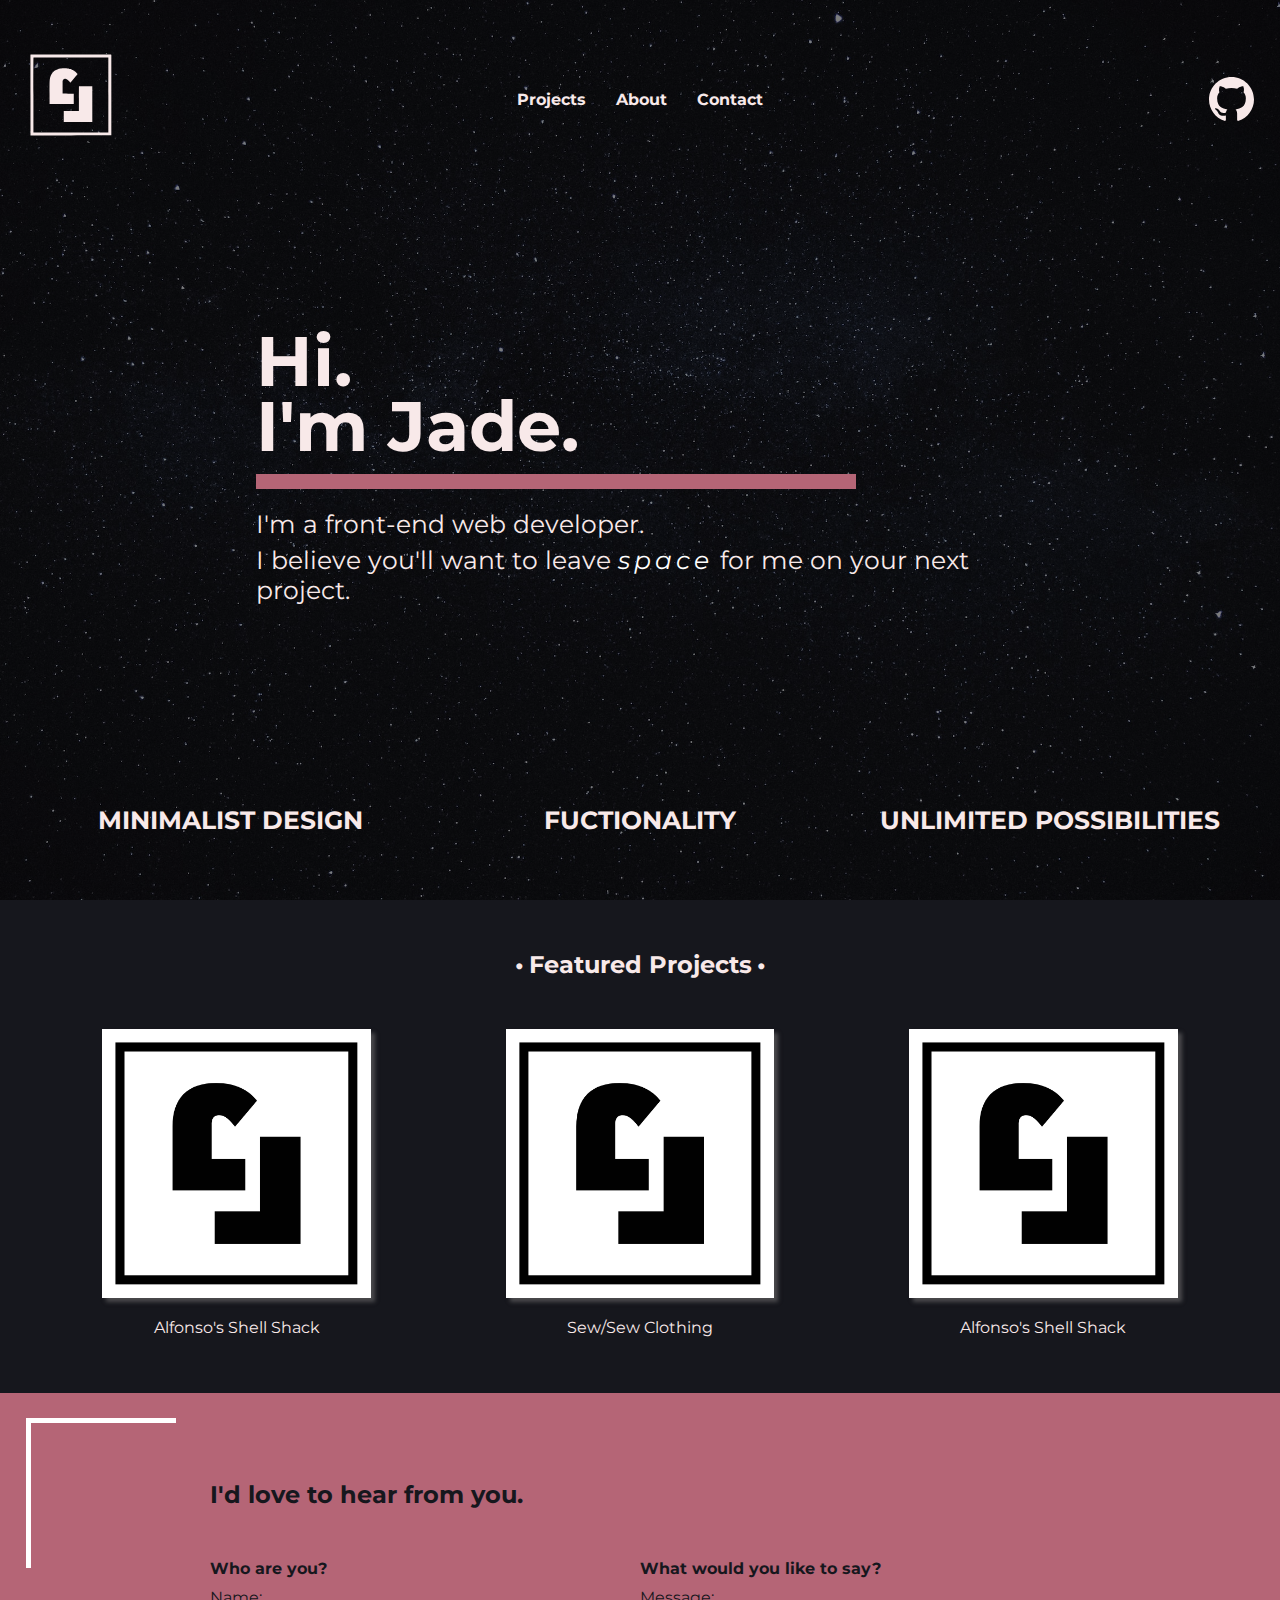
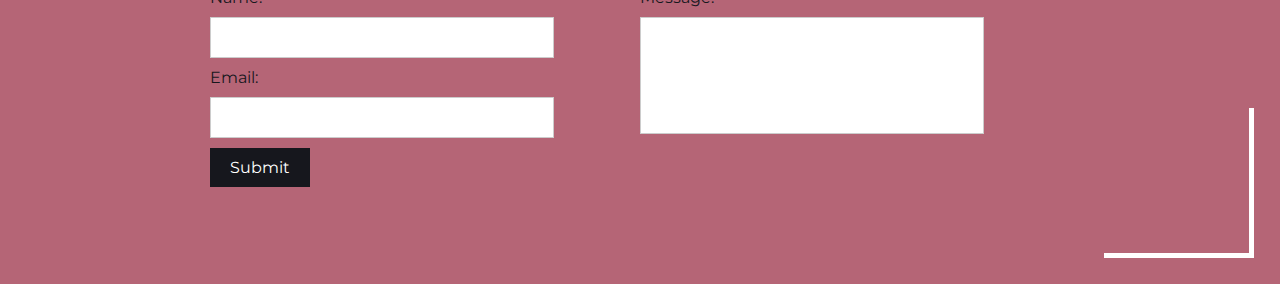
==== index.html @ 56a8b1e6 "projects, about pages" ====
<!DOCTYPE html>
<html lang="en">
    <head>
        <meta charset="UTF-8">
    <meta name ="author" content = "Hisui45">
    <meta name = "description" content = "landing page of portfolio">
    <meta name="viewport" content="width=device-width, intial-scale=1.0">
    <title>Jade Locke's Portfolio</title>
    <!-- <link rel="icon" href="img/sea-turtle.png" type="image/x-icon"> -->
    <link rel="stylesheet" href="main.css" type="text/css">
    </head>
    <body>
        <main>
            
            <section class="section-intro">

                <header>
                    <a href="index.html"> 
                        <img class="logo" src="img/logo/logo 2.svg"> 
                    </a>    
                    <nav>
                        <ul>
                            <li><a href="projects.html">Projects</a></li>
                            <li><a href="about.html">About</a></li>
                            <li><a href="#contact">Contact</a></li>
                        </ul>
                    </nav>
                    <div class="div-icon">
                        <a href="https://github.com/Hisui45"> 
                            <img class="icon" src="img/logo/github icon.svg"> 
                        </a>   
                    </div>
                    
                </header>
                
                <section class="index-intro"  id="intro">

                        <h1>Hi. 
                        <br> 
                        I'm Jade.</h1>
                        <hr>
                        <p>I'm a front-end web developer. </p> 
                        <!-- <br> 
                        When I'm designing, I embrace minimalistic styles and emphasize fuctionality. 
                        <br> 
                        But, the possibilities are unlimited and I'm always ready to explore. 
                        <br>
                        <br> -->
                        <a href="#features" class="intro-a">I believe you'll want to leave
                        <span class="span-space"><em>space</em></span>
                        for me on your next project.
                        </a>

                </section>

                <ol class="design-characteristics">

                    <li><strong>minimalist design</strong></li>

                    <li><strong>fuctionality</strong></span></li>

                    <li><strong>unlimited possibilities </strong></li>
                        
                        <!-- waiting to be <span class="span-uppercase">explored</span> </li> -->
                </ol>
                
            </section>
            
            <!-- -------features------ -->

            <section class="index-features" id="features">
                <h2><span class="dot">&#x2022;</span>Featured Projects<span class="dot">&#x2022;</span></h2>
                
                <a href="projects.html#1" class="featured-a">
                    <figure href="projects.html#1" class="features-figure">
                        <img src="img/logo/3.png" alt="">
                        <figcaption>Alfonso's Shell Shack</figcaption>
                    </figure>
                </a>
                
                <a href="projects.html#2" class="featured-a">
                <figure class="features-figure">
                    <img src="img/logo/3.png" alt="">
                    <figcaption>Sew/Sew Clothing</figcaption>
                </figure>
                </a>

                <a href="projects.html#3" class="featured-a">
                <figure class="features-figure">
                    <img src="img/logo/3.png" alt="">
                    <figcaption>Alfonso's Shell Shack</figcaption>
                </figure>
                </a>

            </section>

            <!-- -------contact-------- -->

            <section class="index-contact" id="contact">
                <div class="contact-div">
                    <div class="contact-div-2">
                        <h2>I'd love to hear from you.</h2>
                <form action="#" method="post">
                    <fieldset>
                      <legend>Who are you?</legend>
                      <label for="name">Name:</label>
                      <input type="text" id="name" name="name" required>
              
                      <label for="email">Email:</label>
                      <input type="email" id="email" name="email" required>
                    </fieldset>
              
                    <fieldset>
                      <legend>What would you like to say?</legend>
                      <label for="message">Message:</label>
                      <textarea id="message" name="message" rows="5" required></textarea>
                    </fieldset>
              
                    <input type="submit" value="Submit">
                  </form>
                    </div>
                    
                </div>
                
                   
            </section>
            
            
           
        </main>
        
        
    </body>
    <!-- <footer>
        <a href="https://github.com/Hisui45"> 
            <img class="icon" src="img/logo/github icon.svg"> 
  </footer> -->
</html>
---- main.css ----
@import url('https://fonts.googleapis.com/css2?family=Montserrat:ital,wght@0,100;0,200;0,300;0,400;0,500;0,600;0,700;0,800;0,900;1,100;1,200;1,300;1,400;1,500;1,600;1,700;1,800;1,900&display=swap');
/* RESET */
*{
    margin: 0;
    padding: 0;
    box-sizing: border-box;
}

html{
    scroll-behavior: smooth;
}

button, input, select, textarea{  
    font:inherit;
} 

img{
    display: block;
}

a{
    text-decoration: none;
    color: #F8E9E9;
}

body{
    font-family: 'Montserrat', sans-serif;
    background: #2D2D39;
    color: #F8E9E9;

}

/* index page  */

.section-intro{
    max-width: 100%;
    min-height: 100vh;

    display: flex;
    flex-direction: column;
    justify-content: space-around;

    background: #000000; 
    background: -webkit-radial-gradient(rgba(0, 0, 0, 0.5), rgba(0, 0, 0, 0.5))
    , url(img/cool-photos/kai-pilger-Ef6iL87-vOA-unsplash.jpg); 

    background: radial-gradient(rgba(0, 0, 0, 0.5), rgba(0, 0, 0, 0.5)),
    url(img/cool-photos/kai-pilger-Ef6iL87-vOA-unsplash.jpg);

    background-size: cover;
    background-position: center;

}

header{
    width: 100%;
    padding: 0px 2%;
    display: grid;
    grid-template-columns: repeat(3, 1fr);
}


.logo{
    width: 100px;    
}

nav{
    display: flex;
    justify-content: center;
    align-items: center;

}

header ul{
    list-style: none;
    display: flex;
   
}

header ul li{
    display: inline-block;
    margin-inline: 15px;
}

header ul li a{
    text-decoration: none;
    color: #F8E9E9;
    font-weight: 700;
    transition: margin 0.5s ease-in-out;
}
header ul li a:hover{
    position: relative;
    top: -5px;
    /* text-transform: uppercase; */
}


.div-icon{
    display: flex;
    justify-content: flex-end;
    align-items: center;
}

.icon{
    width: 45px;
    text-align: right;
}

.index-intro{
    display: flex;
    flex-direction: column;
    padding: 80px 20%;
}


.index-intro h1{
    font-size: 70px;
    line-height: 65px;
}

.index-intro p, .intro-a{
    font-size: 25px;
    margin-bottom: 6px;
    margin-right: 5%;
    transition: margin 0.5s ease-in-out;
    
}

.intro-a:hover{
    text-decoration: underline;
    text-underline-offset: 6px;
}
.span-space{
    letter-spacing: 4px;
    color: white;
}

hr{
    height:15px;
    width: 600px;
    border: 1px solid #B56576;
    background: #B56576;
    margin-top: 15px;
    margin-bottom: 20px;
}

.design-characteristics{
    padding: 15px 2%;
    width: 100%;

    display: flex;
    justify-content: space-around;
    
    font-size: 25px;
    margin-left: auto;
    margin-right: auto;
    text-align: center;

    list-style-position: inside;
    list-style-type:none;
    position: relative;

}

.design-characteristics li{
    flex-basis: 33%;
    text-transform: uppercase;
    /* text-decoration: underline 2px; */
    text-underline-offset: 6px;
    display: inline-block;
}

.design-characteristics li:hover{
    
    color: #433161;
}

.span-uppercase{
    text-transform: uppercase;
}

/* ----------- features ------------ */

.dot{
    margin-inline: 5px;
}

.index-features{
    /* min-height: 100vh; */
    padding: 50px 8%;
    text-align: center;
    display: flex;
    justify-content: space-between;
    flex-wrap: wrap;
    background: #16171d;
    
    /* border: 3px solid black; */
}

.index-features h2{
    flex-basis: 100%;
    margin-bottom: 50px;
}

.index-features a{
    flex-basis: 25%;
    width: 250px;
}

.features-figure img{
    width: 100%;
    box-shadow: 4px 4px 4px rgba(123, 120, 120, 0.522);
    cursor: pointer;
}

.features-figure:hover{
    position: relative;
    top: -5px;
}

.features-figure figcaption{
    padding: 2%;
    margin-top: 15px;
}

/* ---------- contact ------------- */

.index-contact{
    padding: 2%;
    background: #B56576;
    color: #16171d;   
    
}

.contact-div-2{
    padding: 5% 15%;
}

.contact-div, .contact-div-2 {
    position: relative;
    margin-left: auto;
    margin-right: auto;
}

.contact-div::before, .contact-div::after {
    content: "";
    position: absolute;
    background-color: #fff;
  }
  
.contact-div::before {
    height: 150px;
    width: 5px;
}
  
.contact-div::after {
    bottom: 0px;
    right: 0px;
    height: 150px;
    width: 5px;
}

.contact-div-2::before, .contact-div-2::after {
  content: "";
  position: absolute;
  background-color: #fff;
}

.contact-div-2::before {
  top: 0;
  left: 0;
  height: 5px;
  width: 150px;
}

.contact-div-2::after {
  bottom: 0;
  right: 0;
  height: 5px;
  width: 150px;
}
  

.index-contact form{
    margin-top: 50px;
    width: 100%;
    display: flex;
    flex-wrap: wrap;
}

.index-contact fieldset{
    flex-basis: 50%;
    border: none;
}

.index-contact label, .index-contact input, .index-contact textarea {
  display: block;
  width: 80%;
  margin-bottom: 10px;
  resize: none;
}

.index-contact input[type="text"], .index-contact input[type="email"], .index-contact textarea {
  padding: 10px;
  border: 1px solid #ccc;
  font-size: 16px;
}

.index-contact input[type="submit"] {
    width: auto;
    cursor: pointer;
    padding: 10px 20px;
    background-color: #16171d;
    color: white;
    border: none;
    font-size: 16px;
  }

  .index-contact input[type="submit"]:hover {
    background-color: #2D2D39;
  }

.index-contact form legend {
    font-weight: bold;
    margin-bottom: 10px;
  }


  /* ----------- projects ------------- */
  .header{
    padding: 26px 2%;
    background: #16171d;
  }

  .header-logo{
    width:75px;
  }

  .projects{
    padding: 50px 5%;
    width: 100%;
    background: #2D2D39;
    color: #F8E9E9;
    display: flex;
    flex-direction: column;
    justify-content: space-between;
    flex-wrap: wrap;
  }

.main-h1{
    flex-basis: 100%;
    text-decoration: underline 5px;
    text-decoration-color: #B56576;
    text-underline-offset: 8px;
    margin-bottom: 15px;
}

.project{
    margin-top: 60px;
}

.project h2{
    margin-top: 25px;
    margin-bottom: 25px;
}

.projects-figure{
    margin-right: 15px;
    display: flex;
}

.projects-figure a{
    min-width: 300px;
    /* cursor: pointer; */
    /* transition: margin 0.5s ease-in-out; */
}

.projects-figure img{
    width: 100%;
    /* transition: margin 0.5s ease-in-out; */
}

.projects-figure img:hover{
    position: relative;
    top: -5px;
}

.projects-figure figcaption{
    /* padding: 2%; */
    /* max-width: 700px; */
    margin-left: 35px;
}

.tech-ul{
    margin-left: 10%;
}

.tech-ul h3{
    margin-bottom: 10px;
}

.tech-ul li{
    list-style-position: inside;
    list-style-type: square;
}


/* ----------------about--------------- */

.about{
    padding: 50px 5%;
    width: 100%;

}

.about-header{
    margin-bottom: 50px;
}
.link{
    text-decoration: underline;
}
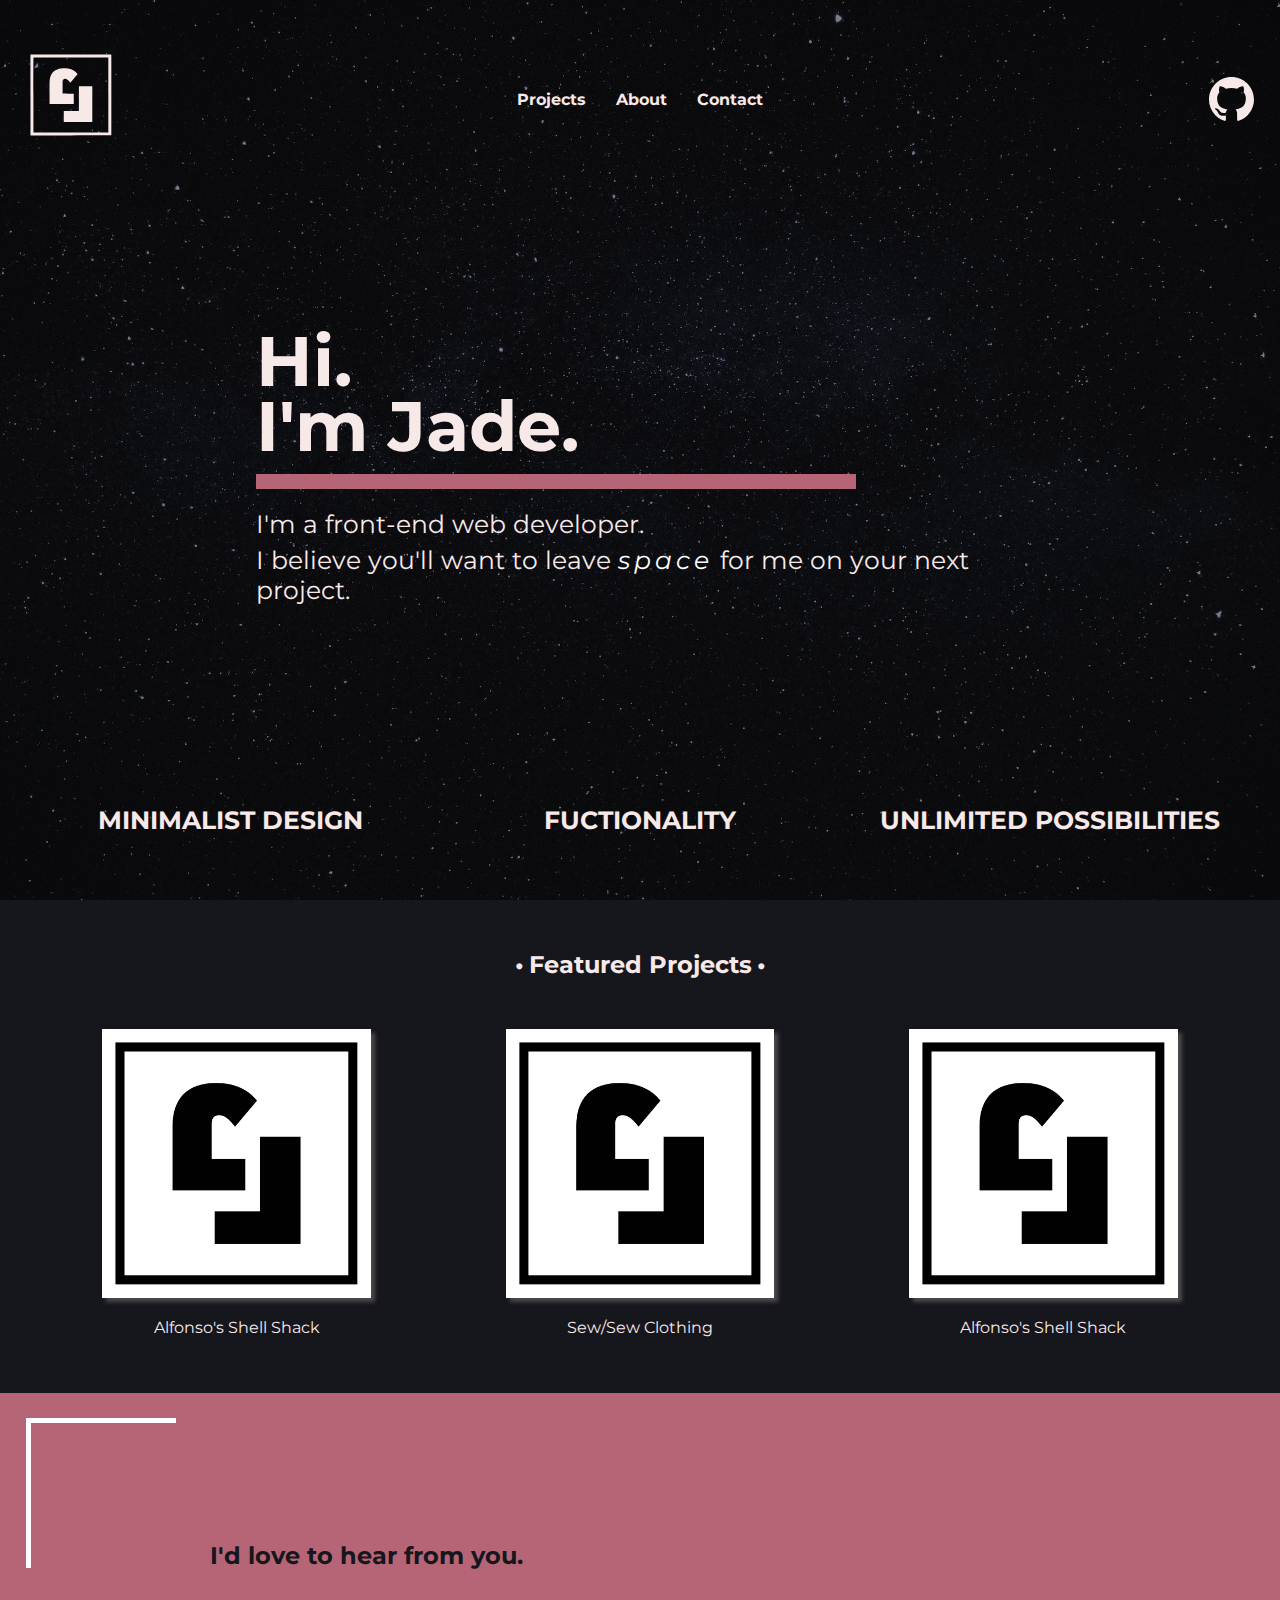
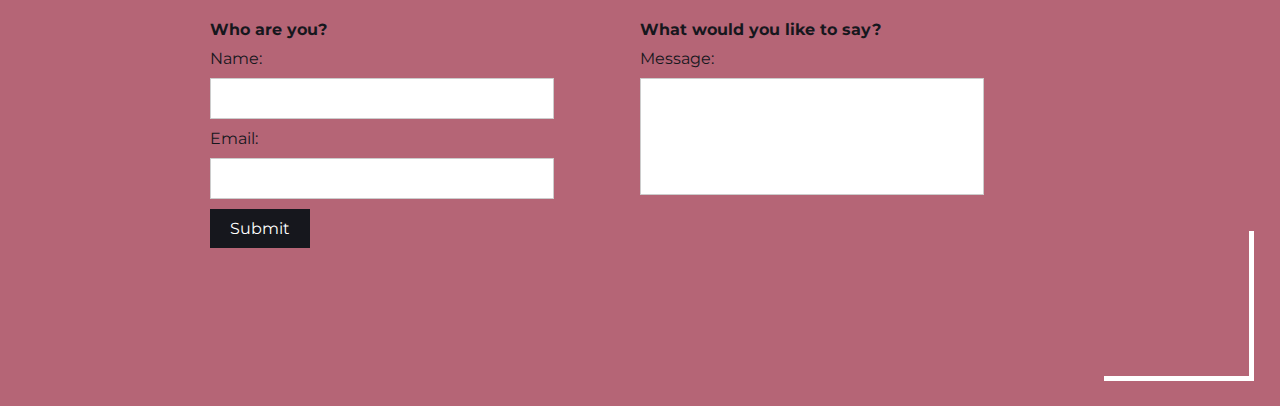
==== commit 26911b95: "about page" ====
--- a/index.html
+++ b/index.html
@@ -6,7 +6,7 @@
     <meta name = "description" content = "landing page of portfolio">
     <meta name="viewport" content="width=device-width, intial-scale=1.0">
     <title>Jade Locke's Portfolio</title>
-    <!-- <link rel="icon" href="img/sea-turtle.png" type="image/x-icon"> -->
+    <link rel="icon" href="img/logo/logo 1.svg" type="image/x-icon">
     <link rel="stylesheet" href="main.css" type="text/css">
     </head>
     <body>
--- a/main.css
+++ b/main.css
@@ -233,7 +233,7 @@
 }
 
 .contact-div-2{
-    padding: 5% 15%;
+    padding: 10% 15%;
 }
 
 .contact-div, .contact-div-2 {
@@ -408,14 +408,51 @@
 /* ----------------about--------------- */
 
 .about{
-    padding: 50px 5%;
-    width: 100%;
-
-}
-
+    /* padding: 50px 15% 50px 8%; */
+    padding: 50PX 15%;
+    width: 100%;
+    
+}
+
+.about ol{
+    font-size: 20px;
+    margin-left: 3%;
+    list-style-position: inside;
+}
+
+.profile-pic{
+    margin: 0% 0% 2% 5%;
+    /* margin-bottom: 2%; */
+    max-width: 400px;
+    /* min-height:525px; */
+}
+
+.blue-pic{
+    margin: 0% 5% 2% 0%;
+    max-width: 450px;
+}
+
+.right{
+    float: right;
+}
+
+.left{
+    float: left;
+}
 .about-header{
     margin-bottom: 50px;
 }
+
+.about p{
+    font-size: 20px;
+    line-height:30px
+}
+
+.emphasis{
+    color: #B56576;
+    font-weight: 600;
+}
+
 .link{
     text-decoration: underline;
 }
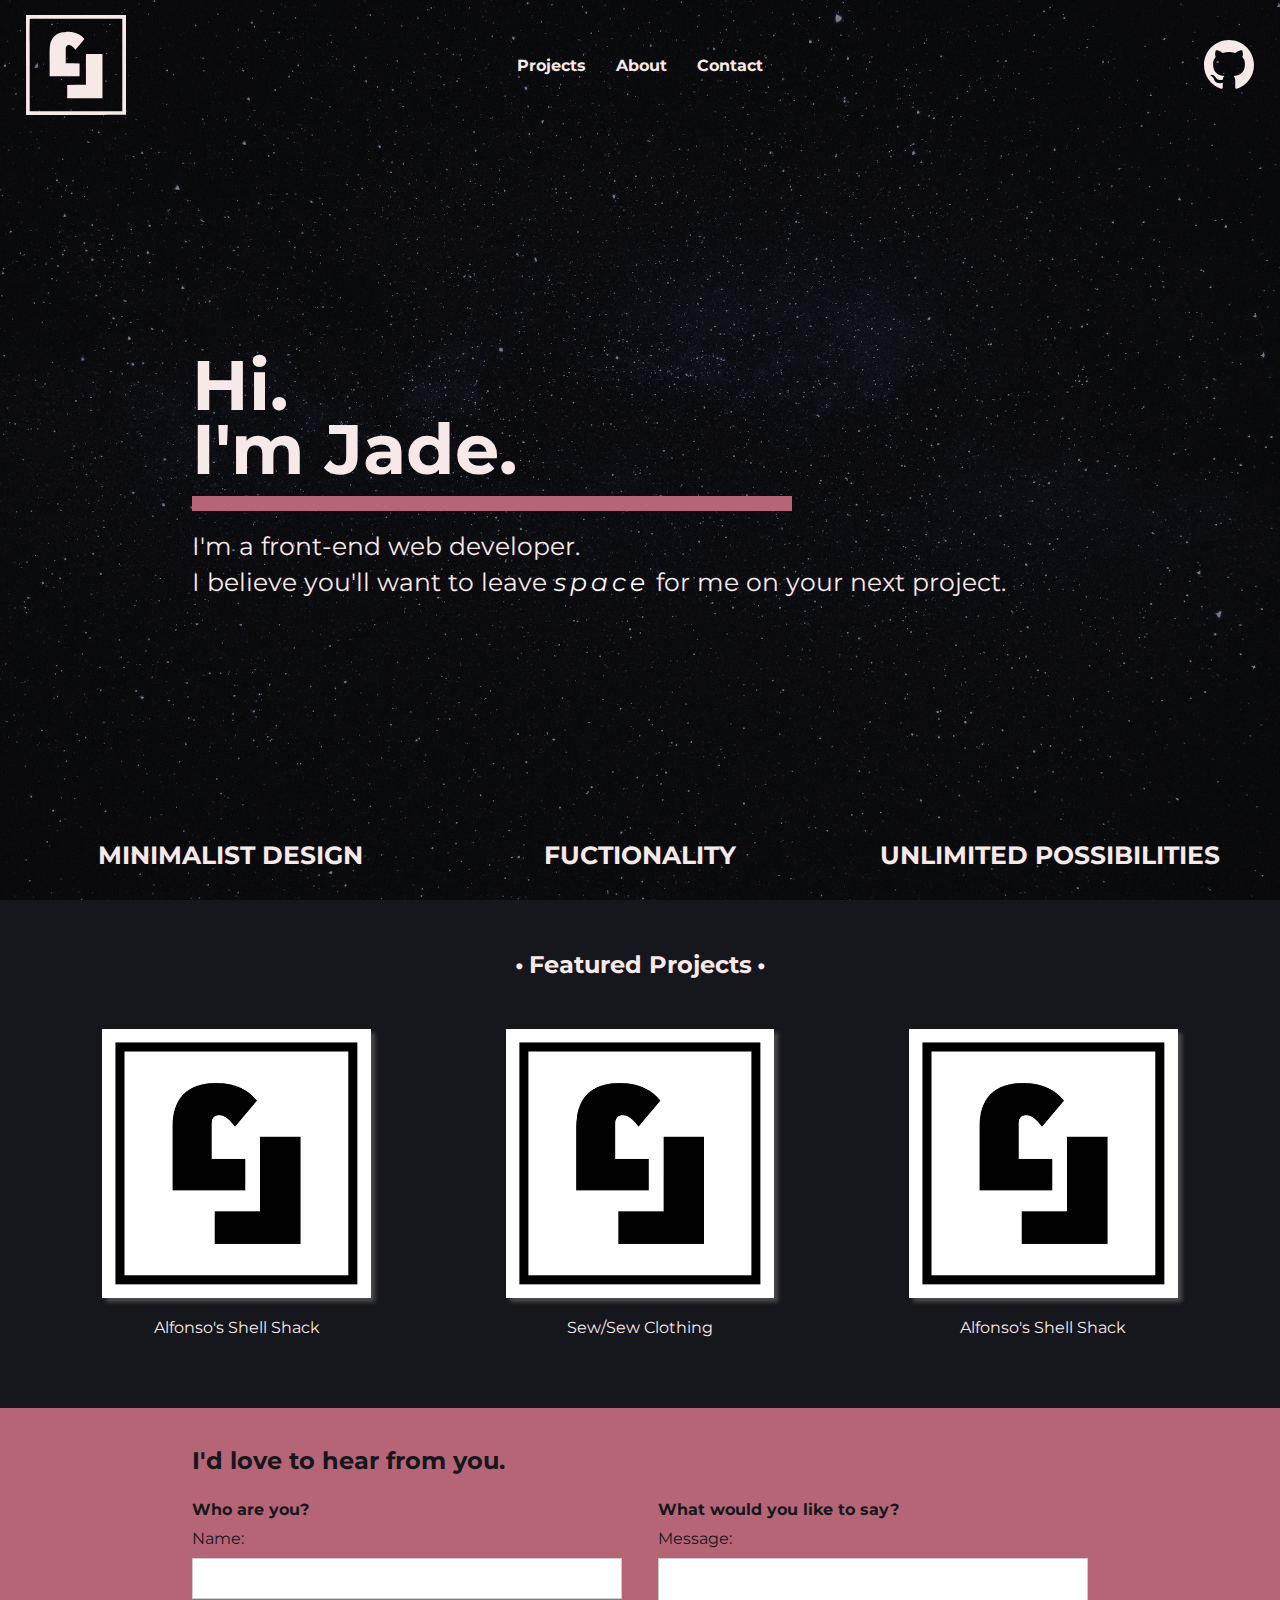
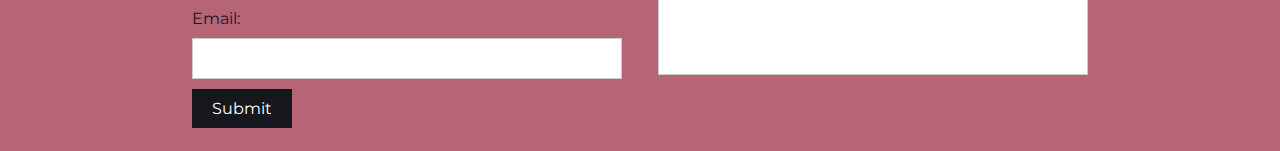
==== commit fec6f3b5: "responsive changes" ====
--- a/index.html
+++ b/index.html
@@ -2,12 +2,13 @@
 <html lang="en">
     <head>
         <meta charset="UTF-8">
-    <meta name ="author" content = "Hisui45">
-    <meta name = "description" content = "landing page of portfolio">
-    <meta name="viewport" content="width=device-width, intial-scale=1.0">
-    <title>Jade Locke's Portfolio</title>
-    <link rel="icon" href="img/logo/logo 1.svg" type="image/x-icon">
-    <link rel="stylesheet" href="main.css" type="text/css">
+        <meta name ="author" content = "Hisui45">
+        <meta name = "description" content = "landing page of portfolio">
+        <meta name="viewport" content="width=device-width, intial-scale=1.0">
+        <title>Home</title>
+        <link rel="icon" href="img/logo/logo 1.svg" type="image/x-icon">
+        <link rel="stylesheet" href="main.css" type="text/css">
+
     </head>
     <body>
         <main>
@@ -16,36 +17,44 @@
 
                 <header>
                     <a href="index.html"> 
-                        <img class="logo" src="img/logo/logo 2.svg"> 
+                        <img class="logo" src="img/logo/logo 2-cropped.svg"> 
                     </a>    
-                    <nav>
+                    <nav class="header-nav">
                         <ul>
                             <li><a href="projects.html">Projects</a></li>
                             <li><a href="about.html">About</a></li>
-                            <li><a href="#contact">Contact</a></li>
+                            <li><a href="contact.html">Contact</a></li>
                         </ul>
                     </nav>
                     <div class="div-icon">
+                        <img class="icon menu" src="img/logo/menu-icon.svg"> 
                         <a href="https://github.com/Hisui45"> 
-                            <img class="icon" src="img/logo/github icon.svg"> 
+                            <img class="icon github" src="img/logo/github icon.svg"> 
                         </a>   
                     </div>
+
+                    
                     
                 </header>
+
+                <nav class="menu-nav" id="menu">
+                    <ul>
+                        <li><a href="projects.html">Projects</a></li>
+                        <hr class="menu-divider">
+                        <li><a href="about.html">About</a></li>
+                        <hr class="menu-divider">
+                        <li><a href="contact.html">Contact</a></li>
+                    </ul>
+                </nav>
                 
                 <section class="index-intro"  id="intro">
 
                         <h1>Hi. 
                         <br> 
                         I'm Jade.</h1>
-                        <hr>
+                        <hr class="divider">
                         <p>I'm a front-end web developer. </p> 
-                        <!-- <br> 
-                        When I'm designing, I embrace minimalistic styles and emphasize fuctionality. 
-                        <br> 
-                        But, the possibilities are unlimited and I'm always ready to explore. 
-                        <br>
-                        <br> -->
+
                         <a href="#features" class="intro-a">I believe you'll want to leave
                         <span class="span-space"><em>space</em></span>
                         for me on your next project.
@@ -60,8 +69,7 @@
                     <li><strong>fuctionality</strong></span></li>
 
                     <li><strong>unlimited possibilities </strong></li>
-                        
-                        <!-- waiting to be <span class="span-uppercase">explored</span> </li> -->
+                    
                 </ol>
                 
             </section>
@@ -97,8 +105,8 @@
             <!-- -------contact-------- -->
 
             <section class="index-contact" id="contact">
-                <div class="contact-div">
-                    <div class="contact-div-2">
+                <!-- <div class="contact-div">
+                    <div class="contact-div-2"> -->
                         <h2>I'd love to hear from you.</h2>
                 <form action="#" method="post">
                     <fieldset>
@@ -112,15 +120,15 @@
               
                     <fieldset>
                       <legend>What would you like to say?</legend>
-                      <label for="message">Message:</label>
+                      <label class="message" for="message">Message:</label>
                       <textarea id="message" name="message" rows="5" required></textarea>
                     </fieldset>
               
                     <input type="submit" value="Submit">
                   </form>
-                    </div>
+                    <!-- </div>
                     
-                </div>
+                </div> -->
                 
                    
             </section>
@@ -131,6 +139,11 @@
         
         
     </body>
+
+    <script>
+        var menu = document.getElementById('menu');
+        menu.style.maxHeight = "0px";
+    </script>
     <!-- <footer>
         <a href="https://github.com/Hisui45"> 
             <img class="icon" src="img/logo/github icon.svg"> 
--- a/main.css
+++ b/main.css
@@ -38,7 +38,7 @@
 
     display: flex;
     flex-direction: column;
-    justify-content: space-around;
+    justify-content: space-between;
 
     background: #000000; 
     background: -webkit-radial-gradient(rgba(0, 0, 0, 0.5), rgba(0, 0, 0, 0.5))
@@ -54,72 +54,156 @@
 
 header{
     width: 100%;
-    padding: 0px 2%;
+    padding: 15px 4% 0px 4%;
     display: grid;
     grid-template-columns: repeat(3, 1fr);
 }
 
 
 .logo{
-    width: 100px;    
-}
-
-nav{
-    display: flex;
+    width: 70px;    
+}
+
+@media screen and (min-width:768px){
+    header{
+        width: 100%;
+        padding: 15px 2%;
+        display: grid;
+        grid-template-columns: repeat(3, 1fr);
+    }
+
+    .logo{
+        width: 100px;    
+    }
+    
+}
+
+
+.header-nav{
+    display: none;
     justify-content: center;
     align-items: center;
 
 }
 
+.menu-nav{
+    display: flex;
+    width: 100%;
+    background: #2D2D39;
+    
+}
+
+@media screen and (min-width:768px){
+    .header-nav{
+        display: flex;
+    }
+
+    .menu-nav{
+        display: none;
+    }
+
+
+}
+
 header ul{
     list-style: none;
-    display: flex;
+    
    
 }
 
-header ul li{
+.header-nav ul{
+    display: flex;
+
+}
+
+.header-nav ul li{
     display: inline-block;
     margin-inline: 15px;
 }
 
-header ul li a{
+.header-nav ul li a{
     text-decoration: none;
     color: #F8E9E9;
     font-weight: 700;
     transition: margin 0.5s ease-in-out;
-}
+    padding-bottom: 25px;
+}
+
 header ul li a:hover{
     position: relative;
     top: -5px;
     /* text-transform: uppercase; */
 }
 
+.menu-nav ul {
+    width: 100%;
+}
+
+.menu-nav ul li{
+    padding: 5px 4%;
+    text-align: right;
+
+}
+
+.menu-divider{
+    background: #2D2D39;
+    border-color: #2D2D39;
+}
 
 .div-icon{
+    grid-column: 3/4;
     display: flex;
     justify-content: flex-end;
     align-items: center;
 }
 
 .icon{
-    width: 45px;
+    width: 50px;
     text-align: right;
 }
 
+.github{
+    display: none;
+}
+
 .index-intro{
     display: flex;
     flex-direction: column;
-    padding: 80px 20%;
+    padding: 40px 8%;
+}
+
+@media screen and (min-width:768px){
+    .index-intro{
+        padding: 80px 15%;
+    }
+
+    .github{
+        display: block;
+    }
+
+    .menu{
+        display: none;
+    }
+}
+
+@media screen and (min-width:1440px){
+    .index-intro{
+        padding: 80px 20%;
+    }
+
+
 }
 
 
 .index-intro h1{
-    font-size: 70px;
-    line-height: 65px;
+    /* font-size: 70px; */
+    font-size: 4.38em;
+    line-height: 4rem;
 }
 
 .index-intro p, .intro-a{
-    font-size: 25px;
+    /* font-size: 25px; */
+    font-size: 1.57em;
     margin-bottom: 6px;
     margin-right: 5%;
     transition: margin 0.5s ease-in-out;
@@ -135,23 +219,38 @@
     color: white;
 }
 
-hr{
+.divider{
     height:15px;
-    width: 600px;
+    width: 100%;
+    max-width: 540px;
     border: 1px solid #B56576;
     background: #B56576;
     margin-top: 15px;
     margin-bottom: 20px;
 }
 
+@media screen and (min-width:1024px){
+    .divider{
+        max-width: 600px;
+        width:100%;
+    }
+}
+
+
+hr{
+    background: #F8E9E9;
+}
+
 .design-characteristics{
     padding: 15px 2%;
     width: 100%;
 
     display: flex;
     justify-content: space-around;
-    
-    font-size: 25px;
+    flex-direction: column;
+    
+    /* font-size: 25px; */
+    font-size: 1.57em;
     margin-left: auto;
     margin-right: auto;
     text-align: center;
@@ -162,9 +261,19 @@
 
 }
 
+@media screen and (min-width:768px){
+    .design-characteristics{
+
+        flex-direction: row;
+
+    
+    }
+}
+
 .design-characteristics li{
     flex-basis: 33%;
     text-transform: uppercase;
+    margin-bottom: 15px;
     /* text-decoration: underline 2px; */
     text-underline-offset: 6px;
     display: inline-block;
@@ -178,6 +287,14 @@
 .span-uppercase{
     text-transform: uppercase;
 }
+
+
+/* ---------------menu----------------- */
+
+
+
+
+
 
 /* ----------- features ------------ */
 
@@ -190,12 +307,15 @@
     padding: 50px 8%;
     text-align: center;
     display: flex;
-    justify-content: space-between;
+    flex-direction: column;
+    align-items: center;
+
     flex-wrap: wrap;
     background: #16171d;
     
     /* border: 3px solid black; */
 }
+
 
 .index-features h2{
     flex-basis: 100%;
@@ -203,9 +323,25 @@
 }
 
 .index-features a{
-    flex-basis: 25%;
+    flex-basis: 100%;
     width: 250px;
-}
+    margin-bottom: 15px;
+}
+
+@media screen and (min-width:768px){
+    .index-features{
+        flex-direction: row;
+        justify-content: space-between;
+        align-items: start;
+       
+    }
+
+    .index-features a{
+        flex-basis: 25%;
+    }
+    
+}
+
 
 .features-figure img{
     width: 100%;
@@ -223,17 +359,101 @@
     margin-top: 15px;
 }
 
-/* ---------- contact ------------- */
+/* ---------- index-contact ------------- */
 
 .index-contact{
-    padding: 2%;
+    padding: 10% 10% 1% 10%;
     background: #B56576;
-    color: #16171d;   
-    
-}
-
-.contact-div-2{
-    padding: 10% 15%;
+    color: #16171d;      
+}
+  
+.index-contact form{
+    margin-top: 25px;
+    justify-content: space-between;
+}
+
+ form{
+    width: 100%;
+    display: flex;
+    flex-direction: column;
+    flex-wrap: wrap;
+}
+
+ fieldset{
+    flex-basis: 50%;
+    border: none;
+}
+
+@media screen and (min-width:768px) {
+
+    .index-contact{
+        padding: 3% 15% 1% 15%;  
+    }
+
+    form{
+        flex-direction: row;
+    }
+
+    fieldset{
+        flex-basis: 48%;
+    }
+
+    label, input,  textarea {
+        /* width: 80%; */
+      }
+    
+    
+}
+
+@media screen and (min-width:1440px) {
+
+    .index-contact{
+        padding: 3% 20% 1% 20%;  
+    }
+
+    
+}
+
+label, input,  textarea {
+  display: block;
+  width: 100%;
+  margin-bottom: 10px;
+  resize: none;
+}
+
+.index-contact textarea{
+    display: inline;
+}
+
+.message{
+    /* max-width: 25px; */
+    display: inline-block;
+}
+ input[type="text"],  input[type="email"], textarea {
+  padding: 10px;
+  border: 1px solid #ccc;
+}
+
+ input[type="submit"] {
+    width: auto;
+    cursor: pointer;
+    padding: 10px 20px;
+    background-color: #16171d;
+    color: white;
+    border: none;
+  }
+
+ input[type="submit"]:hover {
+    background-color: #2D2D39;
+  }
+
+form legend {
+    font-weight: bold;
+    margin-bottom: 10px;
+  }
+
+  /* .contact-div-2{
+    padding: 1% 15% 0px 15%;
 }
 
 .contact-div, .contact-div-2 {
@@ -278,57 +498,12 @@
   right: 0;
   height: 5px;
   width: 150px;
-}
-  
-
-.index-contact form{
-    margin-top: 50px;
-    width: 100%;
-    display: flex;
-    flex-wrap: wrap;
-}
-
-.index-contact fieldset{
-    flex-basis: 50%;
-    border: none;
-}
-
-.index-contact label, .index-contact input, .index-contact textarea {
-  display: block;
-  width: 80%;
-  margin-bottom: 10px;
-  resize: none;
-}
-
-.index-contact input[type="text"], .index-contact input[type="email"], .index-contact textarea {
-  padding: 10px;
-  border: 1px solid #ccc;
-  font-size: 16px;
-}
-
-.index-contact input[type="submit"] {
-    width: auto;
-    cursor: pointer;
-    padding: 10px 20px;
-    background-color: #16171d;
-    color: white;
-    border: none;
-    font-size: 16px;
-  }
-
-  .index-contact input[type="submit"]:hover {
-    background-color: #2D2D39;
-  }
-
-.index-contact form legend {
-    font-weight: bold;
-    margin-bottom: 10px;
-  }
+} */
 
 
   /* ----------- projects ------------- */
   .header{
-    padding: 26px 2%;
+    padding: 26px 5%;
     background: #16171d;
   }
 
@@ -336,8 +511,9 @@
     width:75px;
   }
 
+
   .projects{
-    padding: 50px 5%;
+    padding: 50px 8%;
     width: 100%;
     background: #2D2D39;
     color: #F8E9E9;
@@ -346,6 +522,7 @@
     justify-content: space-between;
     flex-wrap: wrap;
   }
+
 
 .main-h1{
     flex-basis: 100%;
@@ -356,29 +533,35 @@
 }
 
 .project{
-    margin-top: 60px;
-}
-
-.project h2{
     margin-top: 25px;
     margin-bottom: 25px;
 }
 
+.project h2{
+    margin-top: 45px;
+    margin-bottom: 25px;
+}
+
 .projects-figure{
-    margin-right: 15px;
-    display: flex;
+    display: flex;
+    flex-wrap: wrap;
+    
 }
 
 .projects-figure a{
-    min-width: 300px;
-    /* cursor: pointer; */
-    /* transition: margin 0.5s ease-in-out; */
-}
+    max-width: 360px;
+    margin-bottom: 15px;
+    flex-basis: 100%;
+    transition: margin 0.5s ease-in-out;
+}
+
 
 .projects-figure img{
     width: 100%;
-    /* transition: margin 0.5s ease-in-out; */
-}
+    transition: margin 0.5s ease-in-out;
+}
+
+
 
 .projects-figure img:hover{
     position: relative;
@@ -386,20 +569,64 @@
 }
 
 .projects-figure figcaption{
-    /* padding: 2%; */
-    /* max-width: 700px; */
-    margin-left: 35px;
+    flex-basis: 100%;
+    margin-bottom: 15px;
 }
 
 .tech-ul{
-    margin-left: 10%;
-}
+    flex-basis: 100%;
+}
+
+
+@media screen and (min-width:768px) {
+
+    .projects-figure{
+        justify-content: space-between;
+    }
+    .projects-figure a{
+        flex-basis: 30%;
+    }
+    
+    .projects-figure figcaption{
+        flex-basis: 65%;
+    }
+
+    .tech-ul{
+        flex-basis: 0%;
+        
+    }
+  
+}
+
+@media screen and (min-width:1440px) {
+
+    .projects-figure{
+        justify-content: space-between;
+    }
+
+    .projects-figure a{
+        flex-basis: 25%;
+    }
+    
+    .projects-figure figcaption{
+        flex-basis: 55%;
+    }
+
+    .tech-ul{
+        flex-basis: 15%;
+        
+    }
+  
+}
+
 
 .tech-ul h3{
     margin-bottom: 10px;
 }
 
+
 .tech-ul li{
+    text-indent: 20px;
     list-style-position: inside;
     list-style-type: square;
 }
@@ -409,43 +636,51 @@
 
 .about{
     /* padding: 50px 15% 50px 8%; */
-    padding: 50PX 15%;
-    width: 100%;
-    
-}
-
-.about ol{
-    font-size: 20px;
-    margin-left: 3%;
-    list-style-position: inside;
+    padding: 50px 8%;
+    width: 100%;
+    
+}
+
+.about h1{
+    margin-bottom: 50px;
 }
 
 .profile-pic{
-    margin: 0% 0% 2% 5%;
-    /* margin-bottom: 2%; */
-    max-width: 400px;
-    /* min-height:525px; */
+    width: 100%;
+    margin-bottom: 25px;
+    max-width: 358px;
+}
+
+@media screen and (min-width:768px) {
+    .profile-pic{
+        float: right;
+        margin-inline: 2%;
+    }
+
+}
+
+@media screen and (min-width:1440px) {
+    .about{
+        padding: 50px 15%;
+        
+    }
+
 }
 
 .blue-pic{
-    margin: 0% 5% 2% 0%;
-    max-width: 450px;
-}
-
-.right{
-    float: right;
-}
-
-.left{
-    float: left;
-}
+    width: 100%;
+    margin: 15px 0%;
+    max-width: 646px;
+}
+
 .about-header{
-    margin-bottom: 50px;
+    margin-bottom: 15px;
 }
 
 .about p{
-    font-size: 20px;
-    line-height:30px
+    margin: 15px 0;
+    line-height:30px;
+    min-width:267px;
 }
 
 .emphasis{
@@ -457,3 +692,98 @@
     text-decoration: underline;
 }
 
+
+/* ----------------contact-------------- */
+
+.contact-intro{
+    max-width: 100%;
+    min-height: 100vh;
+    /* display: flex;
+    flex-direction: column; */
+    /* justify-content: space-around; */
+
+    background: #000000; 
+    background: -webkit-radial-gradient(rgba(0, 0, 0, 0.5), rgba(0, 0, 0, 0.5))
+    , url(img/cool-photos/ryan-hutton-Jztmx9yqjBw-unsplash.jpg); 
+
+    background: radial-gradient(rgba(0, 0, 0, 0.5), rgba(0, 0, 0, 0.5)),
+    url(img/cool-photos/ryan-hutton-Jztmx9yqjBw-unsplash.jpg);
+
+    background-size: cover;
+    background-position: center;
+
+}
+
+.section-contact{
+    padding: 40px 8%;
+}
+
+.section-contact h1{
+    /* font-size: 50px; */
+    font-size: 3.13em;
+    margin-bottom: 15px;
+
+}
+
+.disappear{
+    position: absolute;
+    left:-10000000000px;
+}
+
+.section-contact input[type="text"], .section-contact input[type="email"],
+.section-contact textarea
+{
+    background: transparent;
+    border-radius: 5px;
+    border-width: 2px;
+    color: white;
+}
+
+@media screen and (min-width:768px) {
+    .section-contact{
+        padding: 80px 13%;
+    }
+
+    .section-contact input[type="text"], .section-contact input[type="email"],
+    .section-contact textarea{
+    width: 85%;
+}
+}
+
+@media screen and (min-width:1440px) {
+    .section-contact{
+        padding: 80px 20%;
+    }
+
+    .section-contact input[type="text"], .section-contact input[type="email"],
+    .section-contact textarea{
+    width: 85%;
+}
+}
+
+
+.section-contact input[type="submit"]{
+    background: #433161;
+}
+
+.section-contact input[type="submit"]:hover{
+    background: #3f2962;
+}
+
+
+
+.section-contact input[type="text"]:empty:not(){
+    background: transparent;
+}
+
+.section-contact form{
+    margin-top: 25px;
+    justify-content: space-between;
+}
+
+.section-contact input:-webkit-autofill,
+.section-contact input:-webkit-autofill:hover, 
+.section-contact input:-webkit-autofill:focus, 
+.section-contact input:-webkit-autofill:active{
+    -webkit-box-shadow: 0 0 0 30px rgba(92, 21, 178, 0.185) inset !important;
+}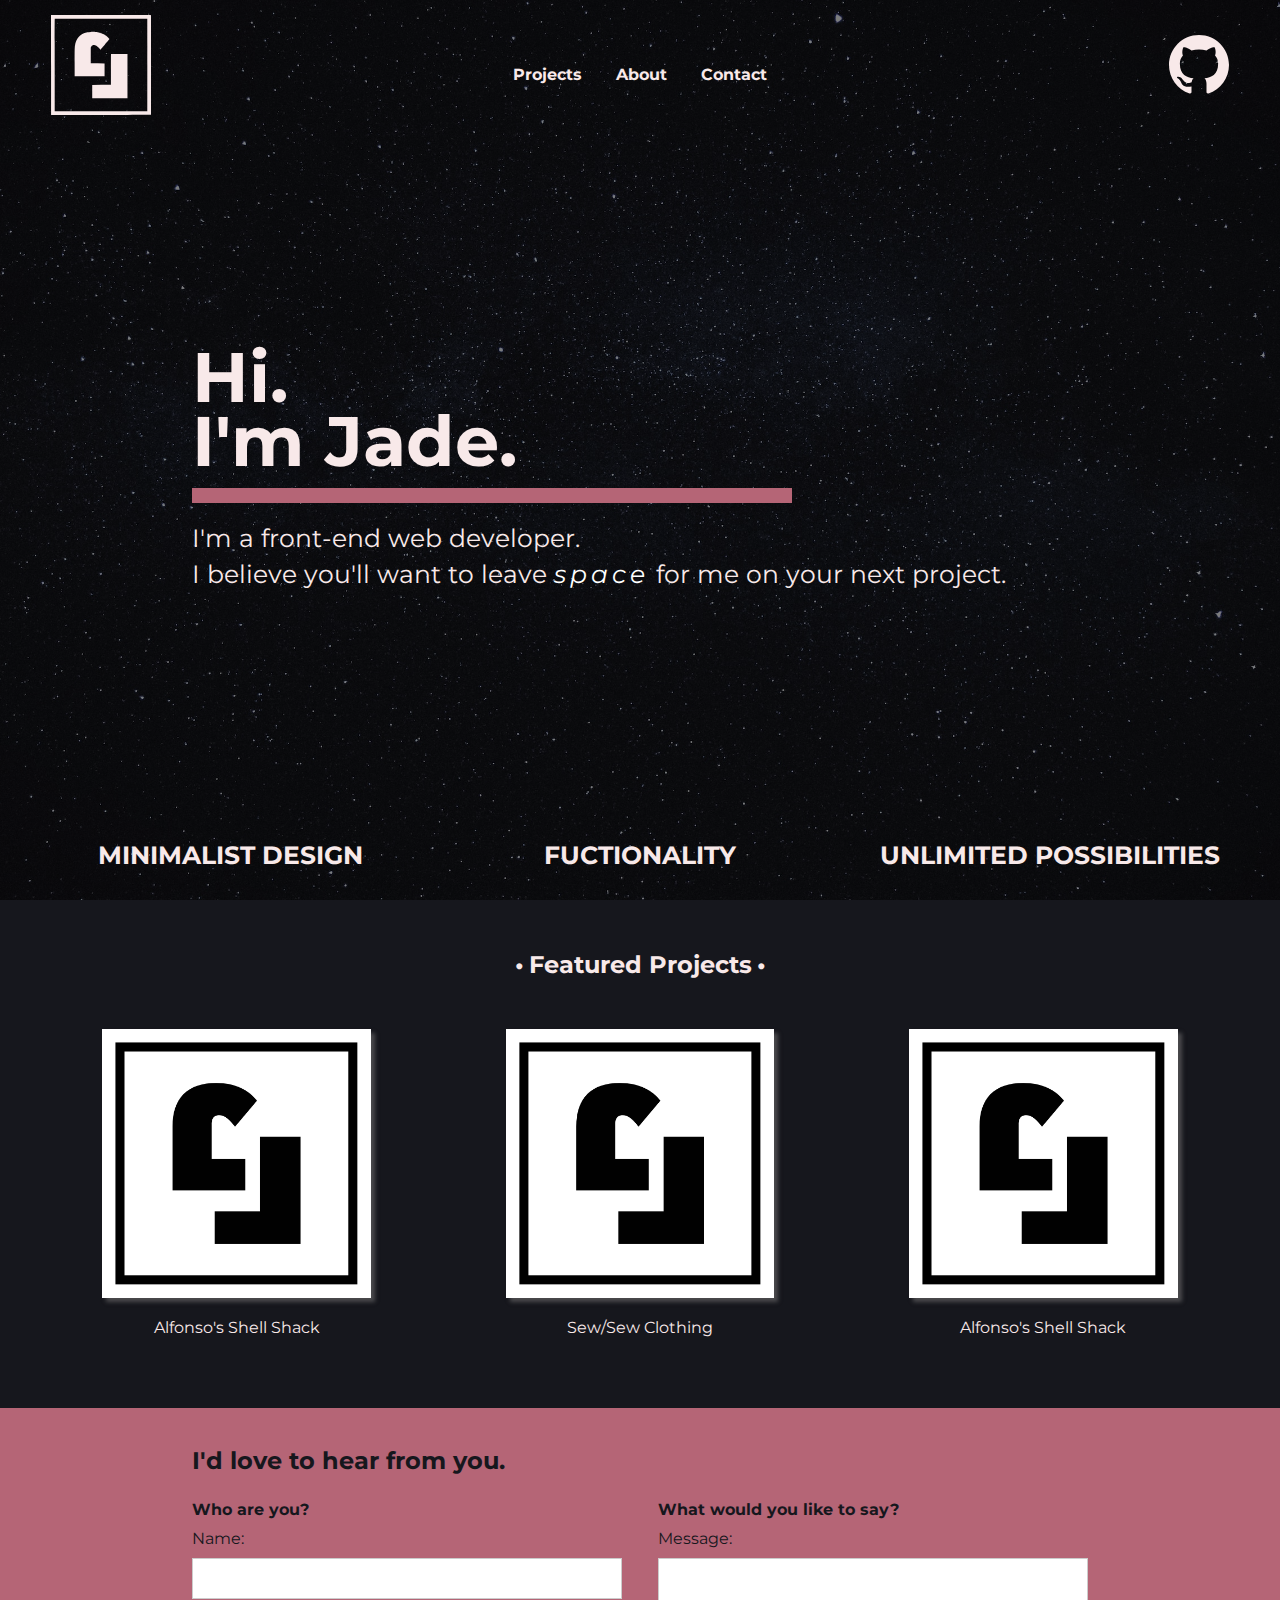
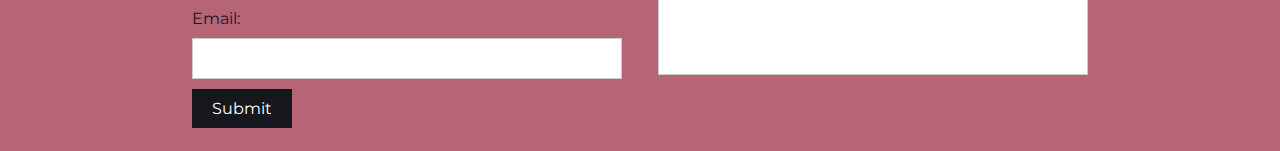
==== commit 2e632444: "menutoggle, more responsive additions" ====
--- a/index.html
+++ b/index.html
@@ -19,15 +19,15 @@
                     <a href="index.html"> 
                         <img class="logo" src="img/logo/logo 2-cropped.svg"> 
                     </a>    
-                    <nav class="header-nav">
-                        <ul>
+                    <nav>
+                        <ul id="menuItems">
                             <li><a href="projects.html">Projects</a></li>
                             <li><a href="about.html">About</a></li>
                             <li><a href="contact.html">Contact</a></li>
                         </ul>
                     </nav>
                     <div class="div-icon">
-                        <img class="icon menu" src="img/logo/menu-icon.svg"> 
+                        <img class="menu-icon" src="img/logo/menu-icon.svg" onclick="menutoggle()"> 
                         <a href="https://github.com/Hisui45"> 
                             <img class="icon github" src="img/logo/github icon.svg"> 
                         </a>   
@@ -37,7 +37,7 @@
                     
                 </header>
 
-                <nav class="menu-nav" id="menu">
+                <!-- <nav class="menu-nav" id="menu">
                     <ul>
                         <li><a href="projects.html">Projects</a></li>
                         <hr class="menu-divider">
@@ -45,7 +45,7 @@
                         <hr class="menu-divider">
                         <li><a href="contact.html">Contact</a></li>
                     </ul>
-                </nav>
+                </nav> -->
                 
                 <section class="index-intro"  id="intro">
 
@@ -141,8 +141,19 @@
     </body>
 
     <script>
-        var menu = document.getElementById('menu');
+        var menu = document.getElementById('menuItems');
         menu.style.maxHeight = "0px";
+
+        function menutoggle(){
+
+            if(menu.style.maxHeight == "0px"){
+
+                menu.style.maxHeight = "200px"
+
+            }else{
+                menu.style.maxHeight = "0px"
+            }
+        }
     </script>
     <!-- <footer>
         <a href="https://github.com/Hisui45"> 
--- a/main.css
+++ b/main.css
@@ -56,72 +56,43 @@
     width: 100%;
     padding: 15px 4% 0px 4%;
     display: grid;
-    grid-template-columns: repeat(3, 1fr);
-}
-
+    grid-template-columns: 0.5fr 1fr 0.5fr;
+}
 
 .logo{
-    width: 70px;    
-}
-
-@media screen and (min-width:768px){
-    header{
-        width: 100%;
-        padding: 15px 2%;
-        display: grid;
-        grid-template-columns: repeat(3, 1fr);
-    }
-
-    .logo{
-        width: 100px;    
-    }
-    
-}
-
-
-.header-nav{
-    display: none;
+    width: 100px;    
+}
+
+header nav{
+    display: flex;
     justify-content: center;
-    align-items: center;
-
-}
-
-.menu-nav{
-    display: flex;
-    width: 100%;
-    background: #2D2D39;
-    
-}
-
-@media screen and (min-width:768px){
-    .header-nav{
-        display: flex;
-    }
-
-    .menu-nav{
-        display: none;
-    }
-
-
-}
-
-header ul{
-    list-style: none;
-    
-   
-}
-
-.header-nav ul{
-    display: flex;
-
-}
-
-.header-nav ul li{
+    align-items: center;  
+}
+
+header ul li{
     display: inline-block;
     margin-inline: 15px;
 }
 
-.header-nav ul li a{
+.github{
+    width: 60px;
+    display: block;
+}
+
+.menu-icon{
+    text-align: right;
+    display: none;
+    width: 60px;
+}
+
+.div-icon{
+    grid-column: 3/4;
+    display: flex;
+    justify-content: flex-end;
+    align-items: center;
+}
+
+header ul li a{
     text-decoration: none;
     color: #F8E9E9;
     font-weight: 700;
@@ -135,36 +106,94 @@
     /* text-transform: uppercase; */
 }
 
-.menu-nav ul {
-    width: 100%;
-}
-
-.menu-nav ul li{
-    padding: 5px 4%;
-    text-align: right;
-
-}
-
-.menu-divider{
-    background: #2D2D39;
-    border-color: #2D2D39;
-}
-
-.div-icon{
-    grid-column: 3/4;
-    display: flex;
-    justify-content: flex-end;
-    align-items: center;
-}
-
-.icon{
-    width: 50px;
-    text-align: right;
-}
-
-.github{
-    display: none;
-}
+@media only screen and (max-width:425px){
+    header{
+        padding: 8px 2% 0px 2%;
+    }
+
+    nav ul{
+        position: absolute;
+        top: 65px;
+        left:0px;
+        width: 100%;
+        background: #2D2D39;
+        overflow: hidden;
+        transition: max-height 0.8s;
+    } 
+
+
+    .logo{
+        width: 50px;    
+    }
+
+    .menu-icon{
+        width:48px;
+    }
+
+}
+
+
+@media only screen and (max-width:425px){
+
+    nav ul{
+        position: absolute;
+        top: 65px;
+        left:0px;
+
+    } 
+
+
+}
+
+
+@media only screen and (min-width:425px) and (max-width:645px){
+
+    nav ul{
+        position: absolute;
+        top: 125px;
+
+    } 
+
+
+}
+
+
+
+@media only screen and (max-width:645px){
+
+
+    nav ul{
+        width: 100%;
+        background: #2D2D39;
+        overflow: hidden;
+        transition: max-height 0.8s;
+    } 
+
+    header ul li{
+        margin-top: 10px;
+        margin-bottom: 10px;
+        text-align: right;
+        display: block;
+    }
+
+
+    .menu-icon{
+        display: block;
+        cursor: pointer;
+    }
+    
+    .github{
+        display: none;
+    }
+
+    header ul li a:hover{
+        
+        top: 0px;
+        color: #d6baba;
+    }
+
+}
+
 
 .index-intro{
     display: flex;
@@ -177,13 +206,7 @@
         padding: 80px 15%;
     }
 
-    .github{
-        display: block;
-    }
-
-    .menu{
-        display: none;
-    }
+
 }
 
 @media screen and (min-width:1440px){
@@ -503,9 +526,56 @@
 
   /* ----------- projects ------------- */
   .header{
-    padding: 26px 5%;
+    padding: 26px 6%;
     background: #16171d;
   }
+
+  @media only screen and (max-width:425px){
+
+    .header nav ul{
+        position: absolute;
+        top: 80px;
+        left:0px;
+
+    } 
+
+
+}
+
+
+@media only screen and (min-width:425px) and (max-width:645px){
+
+    .header nav ul{
+        position: absolute;
+        top: 150px;
+    } 
+
+
+}
+
+
+
+  @media only screen and (max-width:645px){
+
+
+
+    .header nav ul{
+        padding: 0px 3%;
+        width: 100%;
+        background: #2D2D39;
+    }
+
+}
+
+@media only screen and (max-width:425px){
+
+    .header{
+        padding: 15px 3%;
+    }
+
+}
+
+
 
   .header-logo{
     width:75px;
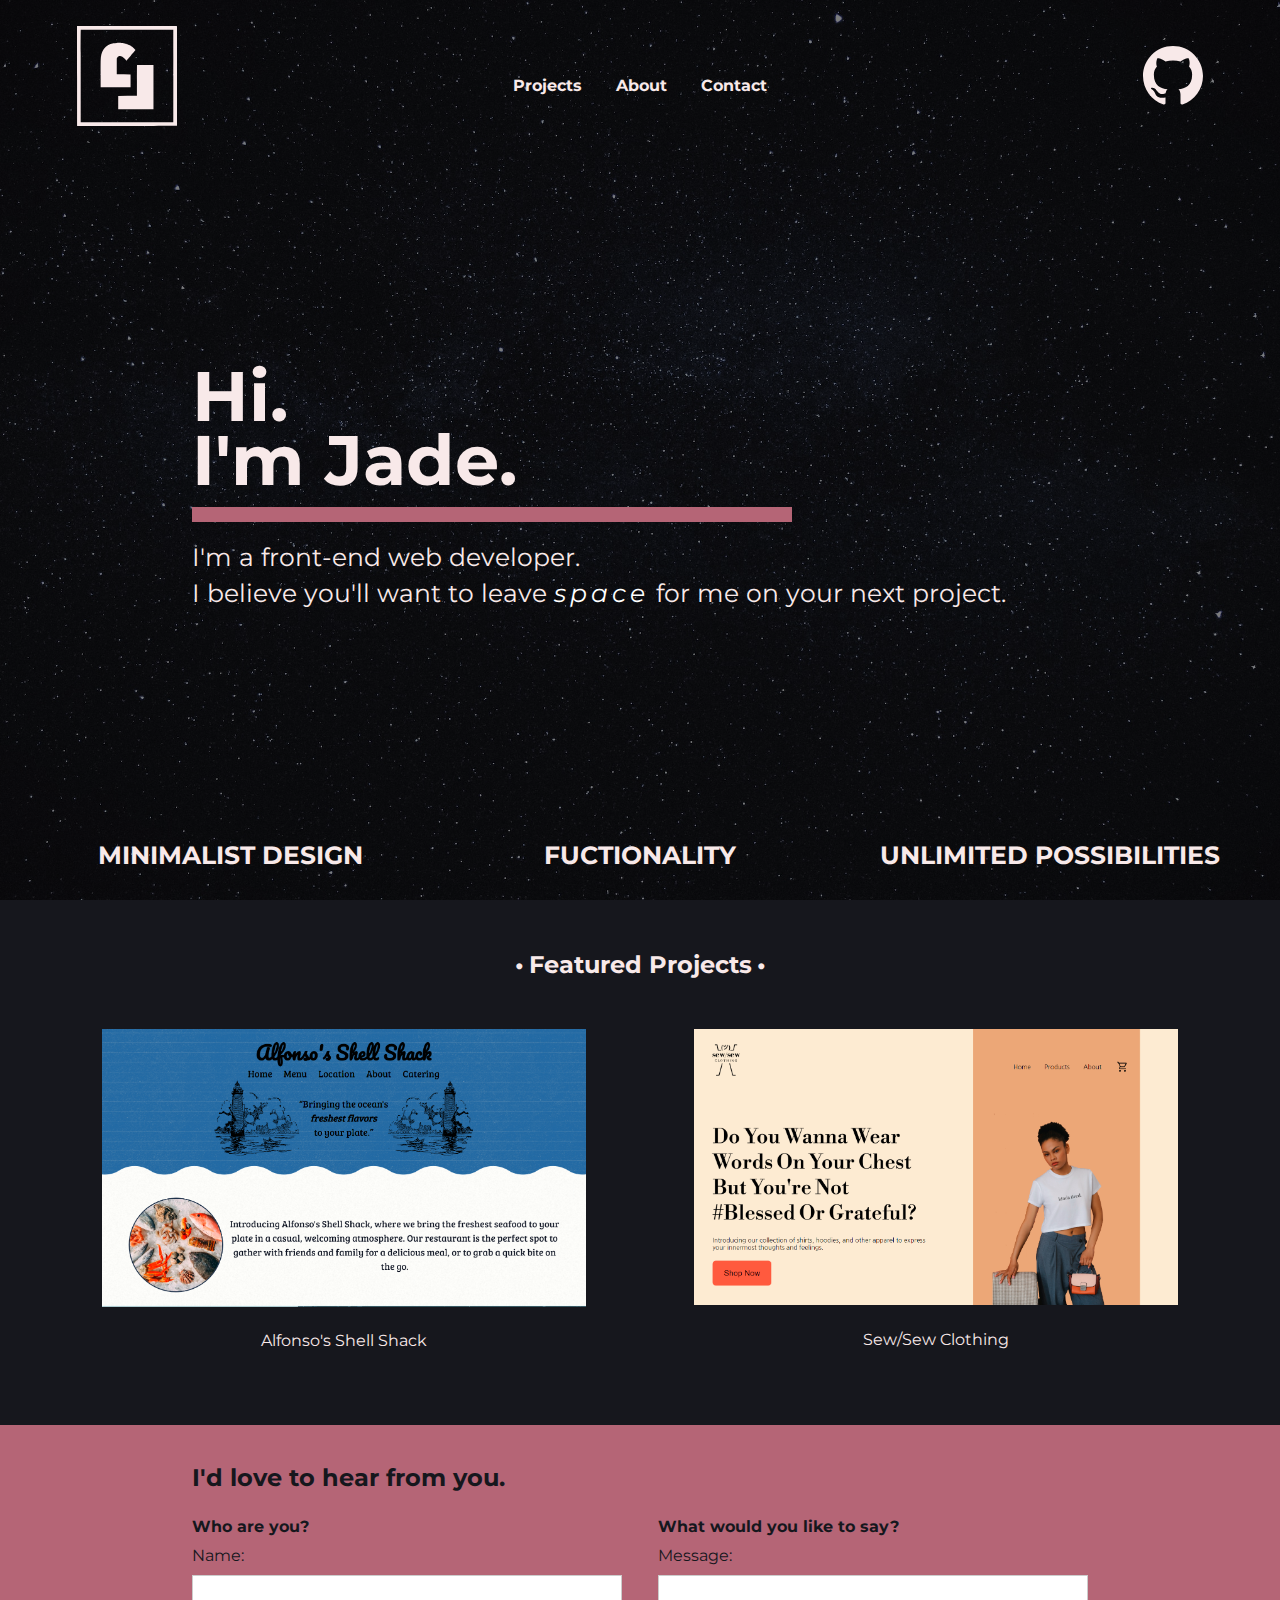
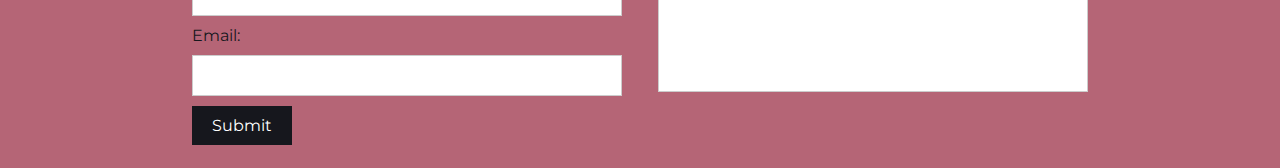
==== commit 735104bb: "preview images, header fix" ====
--- a/index.html
+++ b/index.html
@@ -81,24 +81,24 @@
                 
                 <a href="projects.html#1" class="featured-a">
                     <figure href="projects.html#1" class="features-figure">
-                        <img src="img/logo/3.png" alt="">
+                        <img src="img/preview_2.PNG" alt="">
                         <figcaption>Alfonso's Shell Shack</figcaption>
                     </figure>
                 </a>
                 
                 <a href="projects.html#2" class="featured-a">
                 <figure class="features-figure">
-                    <img src="img/logo/3.png" alt="">
+                    <img src="img/preview_1.PNG" alt="">
                     <figcaption>Sew/Sew Clothing</figcaption>
                 </figure>
                 </a>
 
-                <a href="projects.html#3" class="featured-a">
+                <!-- <a href="projects.html#3" class="featured-a">
                 <figure class="features-figure">
-                    <img src="img/logo/3.png" alt="">
+                    <img src="img/preview_1.PNG" alt="">
                     <figcaption>Alfonso's Shell Shack</figcaption>
                 </figure>
-                </a>
+                </a> -->
 
             </section>
 
--- a/main.css
+++ b/main.css
@@ -54,7 +54,7 @@
 
 header{
     width: 100%;
-    padding: 15px 4% 0px 4%;
+    padding: 26px 6%;
     display: grid;
     grid-template-columns: 0.5fr 1fr 0.5fr;
 }
@@ -347,8 +347,8 @@
 
 .index-features a{
     flex-basis: 100%;
-    width: 250px;
     margin-bottom: 15px;
+    
 }
 
 @media screen and (min-width:768px){
@@ -360,7 +360,8 @@
     }
 
     .index-features a{
-        flex-basis: 25%;
+        flex-basis: 45%;
+        /* flex-basis: 30%; */
     }
     
 }
@@ -368,7 +369,7 @@
 
 .features-figure img{
     width: 100%;
-    box-shadow: 4px 4px 4px rgba(123, 120, 120, 0.522);
+    /* box-shadow: 4px 4px 4px rgba(123, 120, 120, 0.522); */
     cursor: pointer;
 }
 
@@ -619,7 +620,7 @@
 }
 
 .projects-figure a{
-    max-width: 360px;
+    /* max-width: 360px; */
     margin-bottom: 15px;
     flex-basis: 100%;
     transition: margin 0.5s ease-in-out;
@@ -628,6 +629,7 @@
 
 .projects-figure img{
     width: 100%;
+    height: auto;
     transition: margin 0.5s ease-in-out;
 }
 
@@ -654,11 +656,11 @@
         justify-content: space-between;
     }
     .projects-figure a{
+        flex-basis: 65%;
+    }
+    
+    .projects-figure figcaption{
         flex-basis: 30%;
-    }
-    
-    .projects-figure figcaption{
-        flex-basis: 65%;
     }
 
     .tech-ul{
@@ -675,15 +677,15 @@
     }
 
     .projects-figure a{
-        flex-basis: 25%;
+        flex-basis: 45%;
     }
     
     .projects-figure figcaption{
-        flex-basis: 55%;
+        flex-basis: 45%;
     }
 
     .tech-ul{
-        flex-basis: 15%;
+        flex-basis: 5%;
         
     }
   
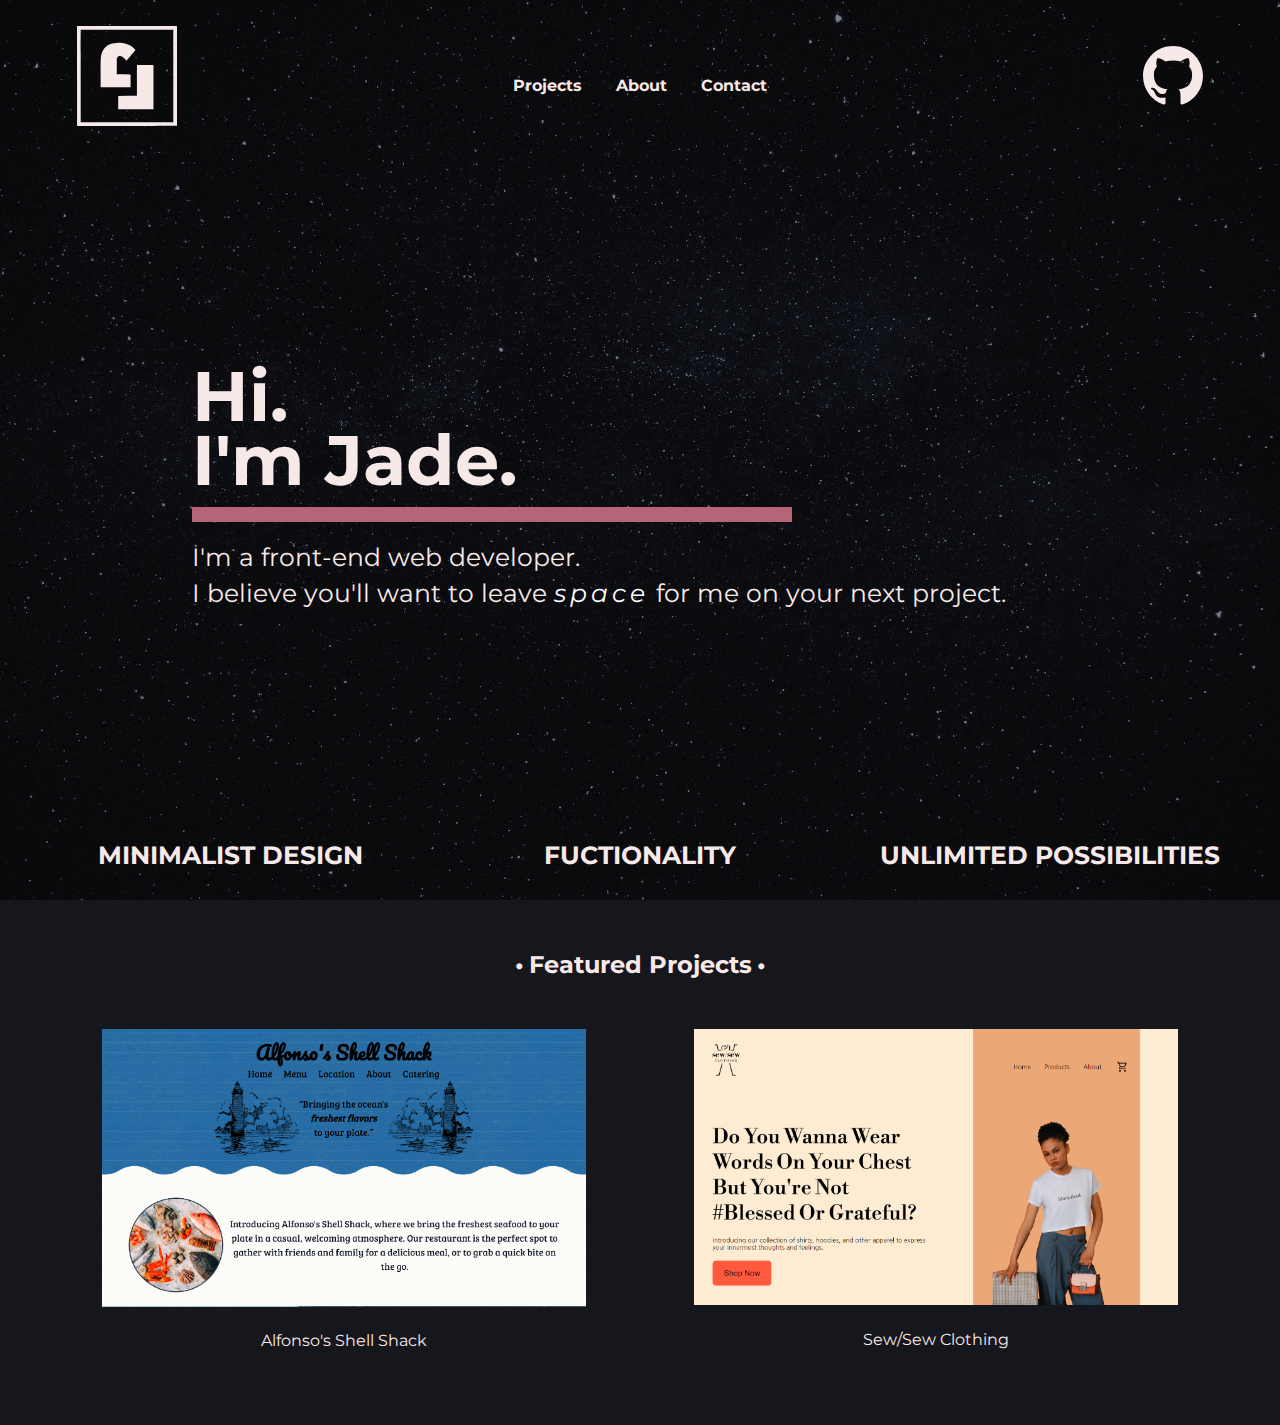
==== commit 0763b6f3: "hid some stuff that's not ready" ====
--- a/index.html
+++ b/index.html
@@ -79,14 +79,16 @@
             <section class="index-features" id="features">
                 <h2><span class="dot">&#x2022;</span>Featured Projects<span class="dot">&#x2022;</span></h2>
                 
-                <a href="projects.html#1" class="featured-a">
-                    <figure href="projects.html#1" class="features-figure">
+                <a href="alfonsos-website/index.html" class="featured-a">
+                    <!-- <a href="projects.html#1" class="featured-a"></a> -->
+                    <figure class="features-figure">  
                         <img src="img/preview_2.PNG" alt="">
                         <figcaption>Alfonso's Shell Shack</figcaption>
                     </figure>
                 </a>
                 
-                <a href="projects.html#2" class="featured-a">
+                <a href="sewsewclothing/index.html" class="featured-a"> 
+                    <!-- <a href="projects.html#2" class="featured-a"></a> -->
                 <figure class="features-figure">
                     <img src="img/preview_1.PNG" alt="">
                     <figcaption>Sew/Sew Clothing</figcaption>
@@ -104,9 +106,8 @@
 
             <!-- -------contact-------- -->
 
-            <section class="index-contact" id="contact">
-                <!-- <div class="contact-div">
-                    <div class="contact-div-2"> -->
+            <!-- <section class="index-contact" id="contact">
+               
                         <h2>I'd love to hear from you.</h2>
                 <form action="#" method="post">
                     <fieldset>
@@ -126,12 +127,10 @@
               
                     <input type="submit" value="Submit">
                   </form>
-                    <!-- </div>
                     
-                </div> -->
                 
                    
-            </section>
+            </section> -->
             
             
            
--- a/main.css
+++ b/main.css
@@ -28,6 +28,11 @@
     background: #2D2D39;
     color: #F8E9E9;
 
+}
+
+.offscreen{
+    position: absolute;
+    left:-10000000px;
 }
 
 /* index page  */
